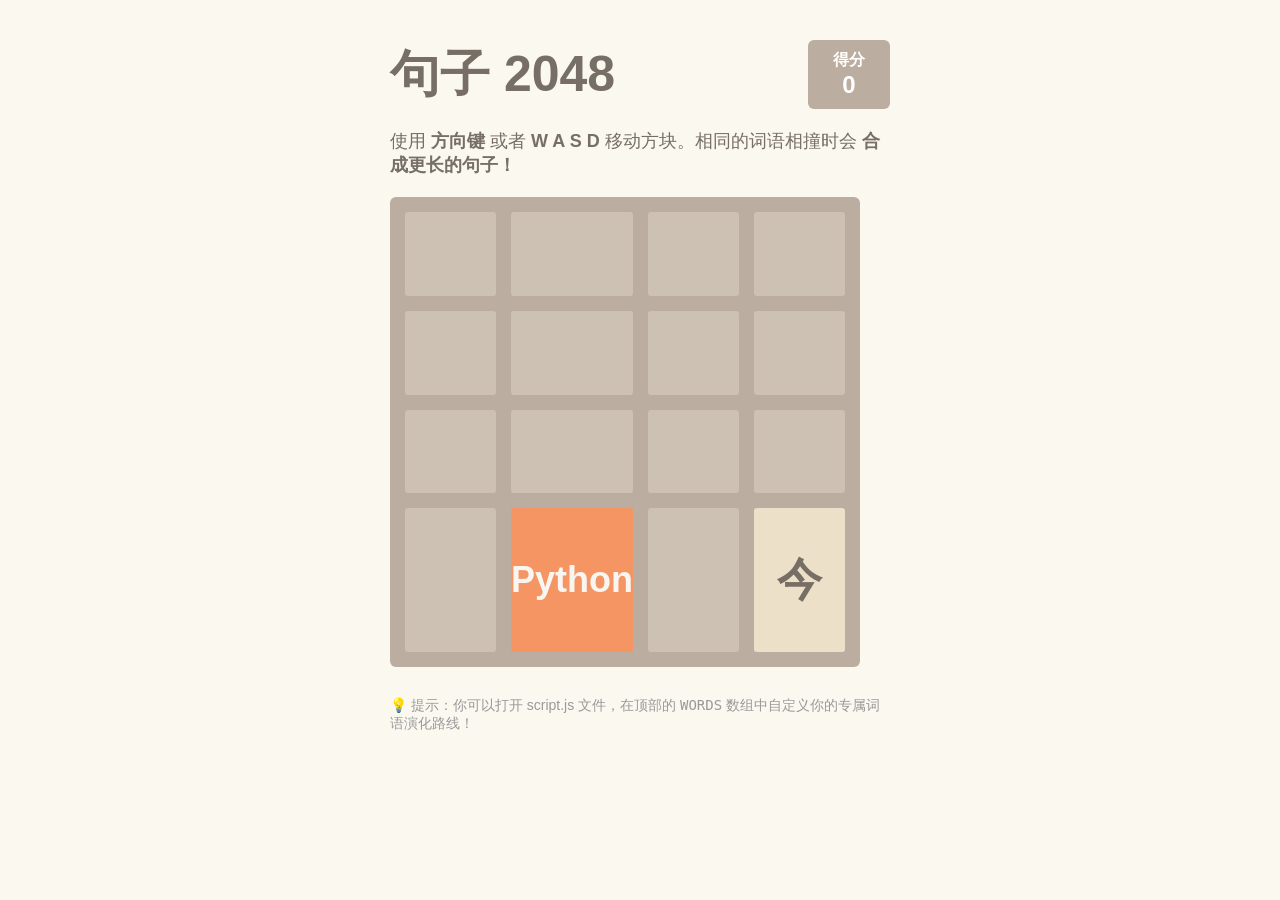
==== index.html @ b06f75c6 "Move files to root to fix GitHub Pages 404" ====
<!DOCTYPE html>
<html lang="zh-CN">
<head>
    <meta charset="UTF-8">
    <meta name="viewport" content="width=device-width, initial-scale=1.0">
    <title>自定义词语 2048</title>
    <link rel="stylesheet" href="style.css">
</head>
<body>
    <div class="container">
        <div class="header">
            <h1 class="title">句子 2048</h1>
            <div class="scores-container">
                <div class="score-box">得分<br><span id="score">0</span></div>
            </div>
        </div>
        <div class="game-intro">
            <p>使用 <strong>方向键</strong> 或者 <strong>W A S D</strong> 移动方块。相同的词语相撞时会 <strong>合成更长的句子！</strong></p>
        </div>
        
        <div class="game-container">
            <div class="game-message" id="game-message">
                <p>游戏结束!</p>
                <div class="lower">
                    <button class="retry-button" onclick="resetGame()">再来一局</button>
                </div>
            </div>
            
            <div class="grid-container" id="grid">
                <!-- 16个格子将在 JS 中动态生成 -->
            </div>
        </div>
        
        <p class="custom-tip">💡 提示：你可以打开 script.js 文件，在顶部的 <code>WORDS</code> 数组中自定义你的专属词语演化路线！</p>
    </div>

    <script src="script.js"></script>
</body>
</html>
---- style.css ----
:root {
    --text-color: #776e65;
    --bg-color: #faf8ef;
    --grid-bg: #bbada0;
    --cell-empty: #cdc1b4;
}

body {
    margin: 0;
    padding: 0;
    font-family: "Helvetica Neue", Arial, sans-serif;
    background-color: var(--bg-color);
    color: var(--text-color);
    display: flex;
    justify-content: center;
}

.container {
    width: 500px;
    margin-top: 40px;
}

.header {
    display: flex;
    justify-content: space-between;
    align-items: center;
    margin-bottom: 20px;
}

.title {
    font-size: 50px;
    font-weight: bold;
    margin: 0;
}

.score-box {
    background: var(--grid-bg);
    padding: 10px 25px;
    border-radius: 6px;
    color: white;
    font-weight: bold;
    text-align: center;
    font-size: 16px;
}

#score {
    font-size: 24px;
}

.game-intro {
    font-size: 18px;
    margin-bottom: 20px;
}

.game-container {
    position: relative;
    background: var(--grid-bg);
    padding: 15px;
    border-radius: 6px;
    width: 470px;
    height: 470px;
    box-sizing: border-box;
}

.grid-container {
    display: grid;
    grid-template-columns: repeat(4, 1fr);
    grid-gap: 15px;
    width: 100%;
    height: 100%;
}

.grid-cell {
    background: var(--cell-empty);
    border-radius: 3px;
    width: 100%;
    height: 100%;
    display: flex;
    justify-content: center;
    align-items: center;
    font-size: 35px;
    font-weight: bold;
    color: #f9f6f2; /* 默认白字 */
}

/* 游戏结束图层 */
.game-message {
    display: none;
    position: absolute;
    top: 0;
    left: 0;
    right: 0;
    bottom: 0;
    background: rgba(238, 228, 218, 0.73);
    z-index: 100;
    flex-direction: column;
    justify-content: center;
    align-items: center;
    border-radius: 6px;
}

.game-message p {
    font-size: 60px;
    font-weight: bold;
    margin-bottom: 20px;
}

.retry-button {
    background: #8f7a66;
    color: white;
    border: none;
    border-radius: 3px;
    padding: 10px 20px;
    font-size: 18px;
    font-weight: bold;
    cursor: pointer;
}

.retry-button:hover {
    background: #9f8b77;
}

.custom-tip {
    margin-top: 30px;
    font-size: 14px;
    color: #999;
}

/* 不同等级方块的颜色和字号（基于经典 2048 配色） */
.level-1 { background: #eee4da; color: #776e65; font-size: 45px; } /* 相当于 2 */
.level-2 { background: #ede0c8; color: #776e65; font-size: 45px; } /* 相当于 4 */
.level-3 { background: #f2b179; font-size: 40px; } /* 相当于 8 */
.level-4 { background: #f59563; font-size: 36px; } /* 相当于 16 */
.level-5 { background: #f67c5f; font-size: 32px; } /* 相当于 32 */
.level-6 { background: #f65e3b; font-size: 28px; } /* 相当于 64 */
.level-7 { background: #edcf72; font-size: 24px; box-shadow: 0 0 30px 10px rgba(243, 215, 116, 0.2381), inset 0 0 0 1px rgba(255, 255, 255, 0.142857); } /* 相当于 128 */
.level-8 { background: #edcc61; font-size: 20px; box-shadow: 0 0 30px 10px rgba(243, 215, 116, 0.31746), inset 0 0 0 1px rgba(255, 255, 255, 0.190476); } /* 相当于 256 */
.level-9 { background: #edc850; font-size: 18px; box-shadow: 0 0 30px 10px rgba(243, 215, 116, 0.39683), inset 0 0 0 1px rgba(255, 255, 255, 0.238095); } /* 相当于 512 */
.level-10 { background: #edc53f; font-size: 16px; box-shadow: 0 0 30px 10px rgba(243, 215, 116, 0.47619), inset 0 0 0 1px rgba(255, 255, 255, 0.285714); } /* 相当于 1024 */
.level-11 { background: #edc22e; font-size: 14px; box-shadow: 0 0 30px 10px rgba(243, 215, 116, 0.55556), inset 0 0 0 1px rgba(255, 255, 255, 0.333333); } /* 相当于 2048 */
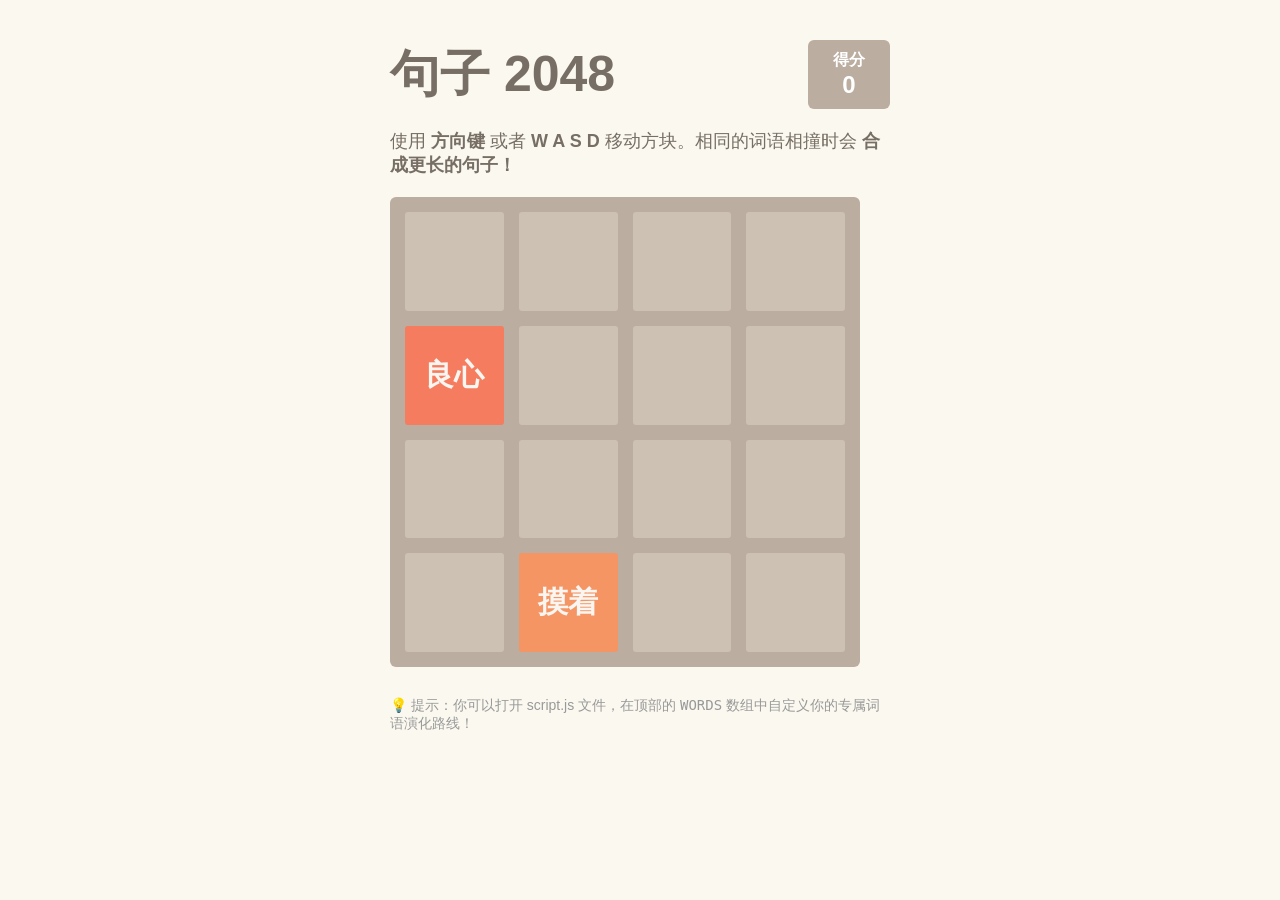
==== commit b3e3fce6: "平衡游戏性" ====
--- a/index.html
+++ b/index.html
@@ -26,6 +26,14 @@
                 </div>
             </div>
             
+            <div class="sentence-message" id="sentence-message">
+                <h2>🎉 合成成功!</h2>
+                <p id="completed-sentence">这里显示结算句子</p>
+                <div class="lower">
+                    <button class="retry-button" onclick="continueGame()">继续</button>
+                </div>
+            </div>
+            
             <div class="grid-container" id="grid">
                 <!-- 16个格子将在 JS 中动态生成 -->
             </div>
--- a/style.css
+++ b/style.css
@@ -65,6 +65,7 @@
 .grid-container {
     display: grid;
     grid-template-columns: repeat(4, 1fr);
+    grid-template-rows: repeat(4, 1fr);
     grid-gap: 15px;
     width: 100%;
     height: 100%;
@@ -78,9 +79,14 @@
     display: flex;
     justify-content: center;
     align-items: center;
-    font-size: 35px;
+    font-size: 16px; /* 进一步减小字号 */
     font-weight: bold;
     color: #f9f6f2; /* 默认白字 */
+    text-align: center;
+    padding: 5px;
+    box-sizing: border-box;
+    word-break: break-all; /* 强制换行，防止撑开盒子 */
+    overflow: hidden; /* 隐藏溢出内容，彻底防止变形 */
 }
 
 /* 游戏结束图层 */
@@ -137,4 +143,41 @@
 .level-8 { background: #edcc61; font-size: 20px; box-shadow: 0 0 30px 10px rgba(243, 215, 116, 0.31746), inset 0 0 0 1px rgba(255, 255, 255, 0.190476); } /* 相当于 256 */
 .level-9 { background: #edc850; font-size: 18px; box-shadow: 0 0 30px 10px rgba(243, 215, 116, 0.39683), inset 0 0 0 1px rgba(255, 255, 255, 0.238095); } /* 相当于 512 */
 .level-10 { background: #edc53f; font-size: 16px; box-shadow: 0 0 30px 10px rgba(243, 215, 116, 0.47619), inset 0 0 0 1px rgba(255, 255, 255, 0.285714); } /* 相当于 1024 */
-.level-11 { background: #edc22e; font-size: 14px; box-shadow: 0 0 30px 10px rgba(243, 215, 116, 0.55556), inset 0 0 0 1px rgba(255, 255, 255, 0.333333); } /* 相当于 2048 */+.level-11 { background: #edc22e; font-size: 14px; box-shadow: 0 0 30px 10px rgba(243, 215, 116, 0.55556), inset 0 0 0 1px rgba(255, 255, 255, 0.333333); } /* 相当于 2048 */
+
+/* 句子合成结算图层 */
+.sentence-message {
+    display: none;
+    position: absolute;
+    top: 0;
+    left: 0;
+    right: 0;
+    bottom: 0;
+    background: rgba(237, 194, 46, 0.95);
+    z-index: 101;
+    flex-direction: column;
+    justify-content: center;
+    align-items: center;
+    border-radius: 6px;
+    color: white;
+    text-align: center;
+    padding: 20px;
+    box-sizing: border-box;
+}
+
+.sentence-message h2 {
+    font-size: 40px;
+    margin: 0 0 20px 0;
+    text-shadow: 2px 2px 4px rgba(0,0,0,0.3);
+}
+
+.sentence-message p {
+    font-size: 28px;
+    font-weight: bold;
+    margin-bottom: 30px;
+    background: rgba(0,0,0,0.1);
+    padding: 15px 25px;
+    border-radius: 8px;
+    line-height: 1.4;
+    word-break: break-all;
+}
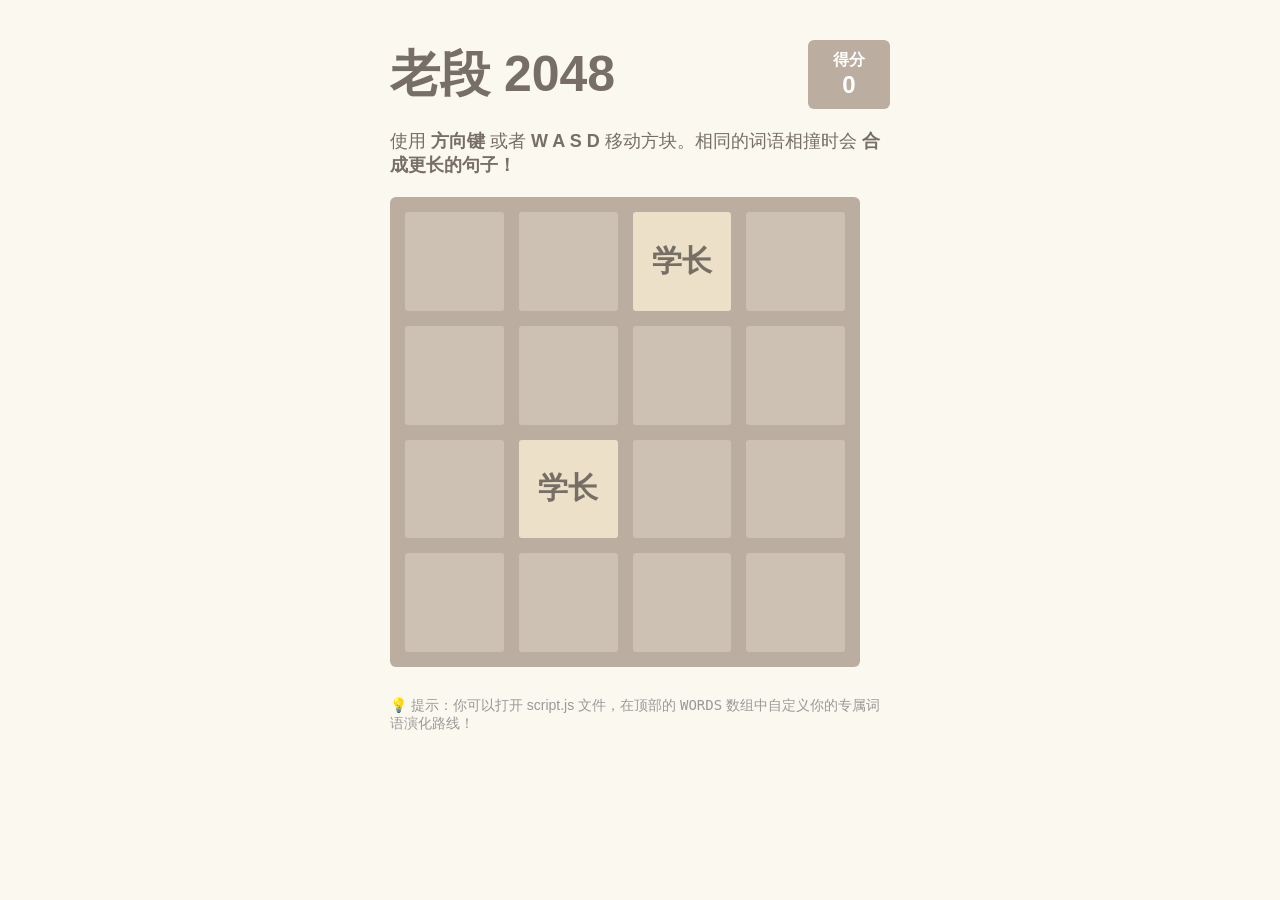
==== commit f2d2f9eb: "显示优化" ====
--- a/index.html
+++ b/index.html
@@ -3,13 +3,13 @@
 <head>
     <meta charset="UTF-8">
     <meta name="viewport" content="width=device-width, initial-scale=1.0">
-    <title>自定义词语 2048</title>
+    <title>老段 2048</title>
     <link rel="stylesheet" href="style.css">
 </head>
 <body>
     <div class="container">
         <div class="header">
-            <h1 class="title">句子 2048</h1>
+            <h1 class="title">老段 2048</h1>
             <div class="scores-container">
                 <div class="score-box">得分<br><span id="score">0</span></div>
             </div>
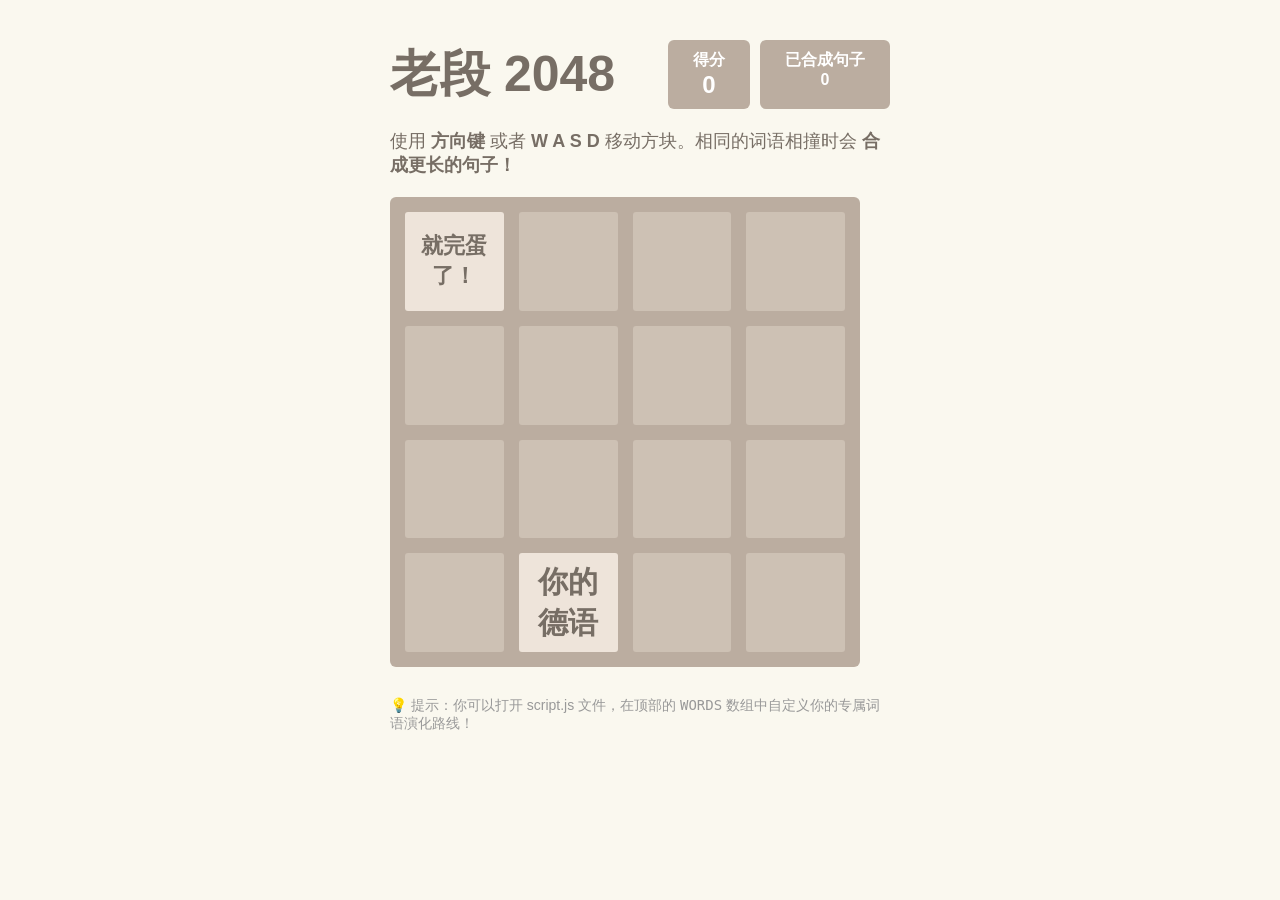
==== commit 8112c191: "feat: persist completed sentence achievement count in localStorage Co-authored-by: yxzly6819 <234152" ====
--- a/index.html
+++ b/index.html
@@ -12,6 +12,7 @@
             <h1 class="title">老段 2048</h1>
             <div class="scores-container">
                 <div class="score-box">得分<br><span id="score">0</span></div>
+                <div class="score-box">已合成句子<br><span id="achievement-count">0</span></div>
             </div>
         </div>
         <div class="game-intro">
@@ -44,4 +45,4 @@
 
     <script src="script.js"></script>
 </body>
-</html>+</html>
--- a/style.css
+++ b/style.css
@@ -31,6 +31,11 @@
     font-size: 50px;
     font-weight: bold;
     margin: 0;
+}
+
+.scores-container {
+    display: flex;
+    gap: 10px;
 }
 
 .score-box {
@@ -180,4 +185,4 @@
     border-radius: 8px;
     line-height: 1.4;
     word-break: break-all;
-}+}
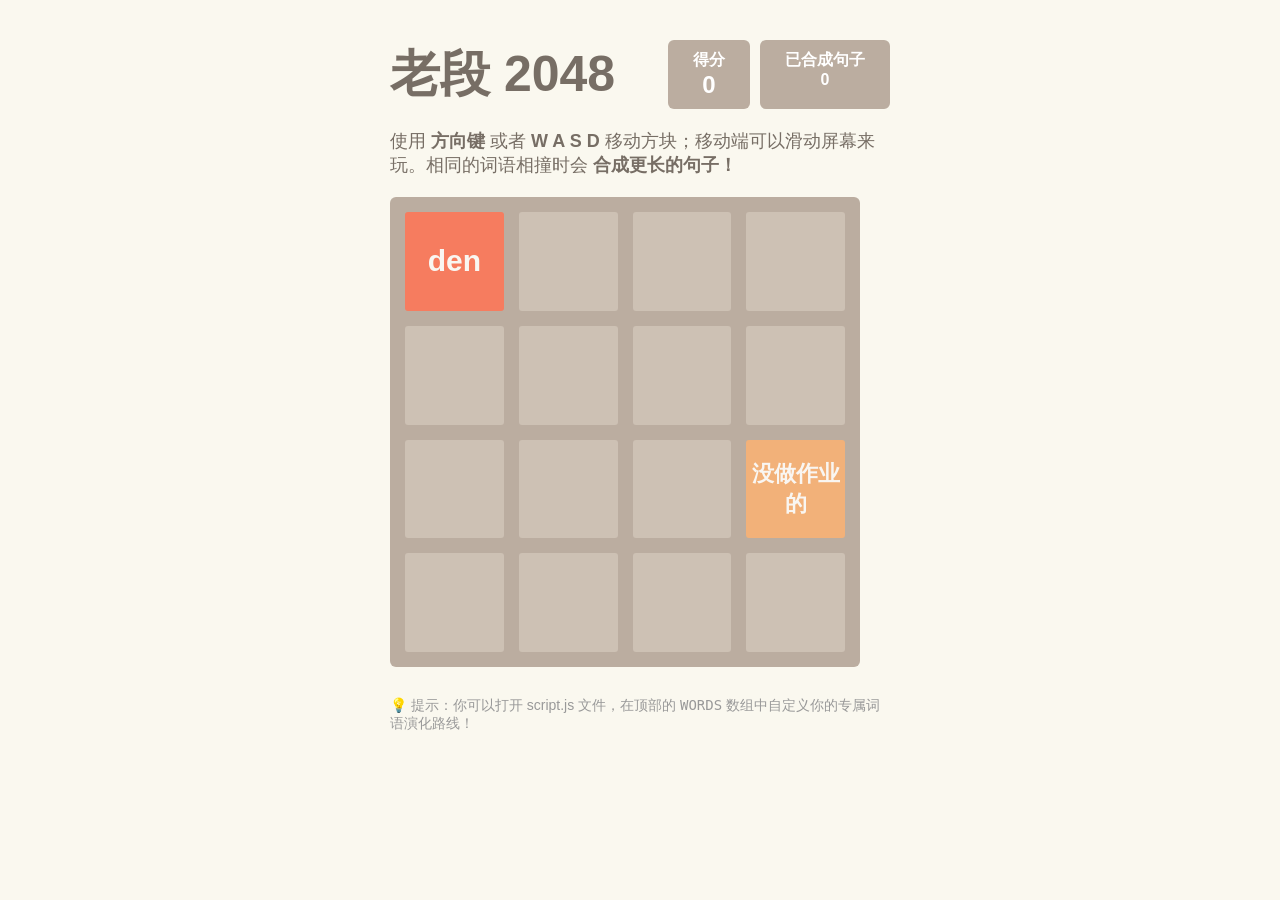
==== commit e646905e: "Update game instructions for mobile play" ====
--- a/index.html
+++ b/index.html
@@ -16,7 +16,7 @@
             </div>
         </div>
         <div class="game-intro">
-            <p>使用 <strong>方向键</strong> 或者 <strong>W A S D</strong> 移动方块。相同的词语相撞时会 <strong>合成更长的句子！</strong></p>
+            <p>使用 <strong>方向键</strong> 或者 <strong>W A S D</strong> 移动方块；移动端可以滑动屏幕来玩。相同的词语相撞时会 <strong>合成更长的句子！</strong></p>
         </div>
         
         <div class="game-container">
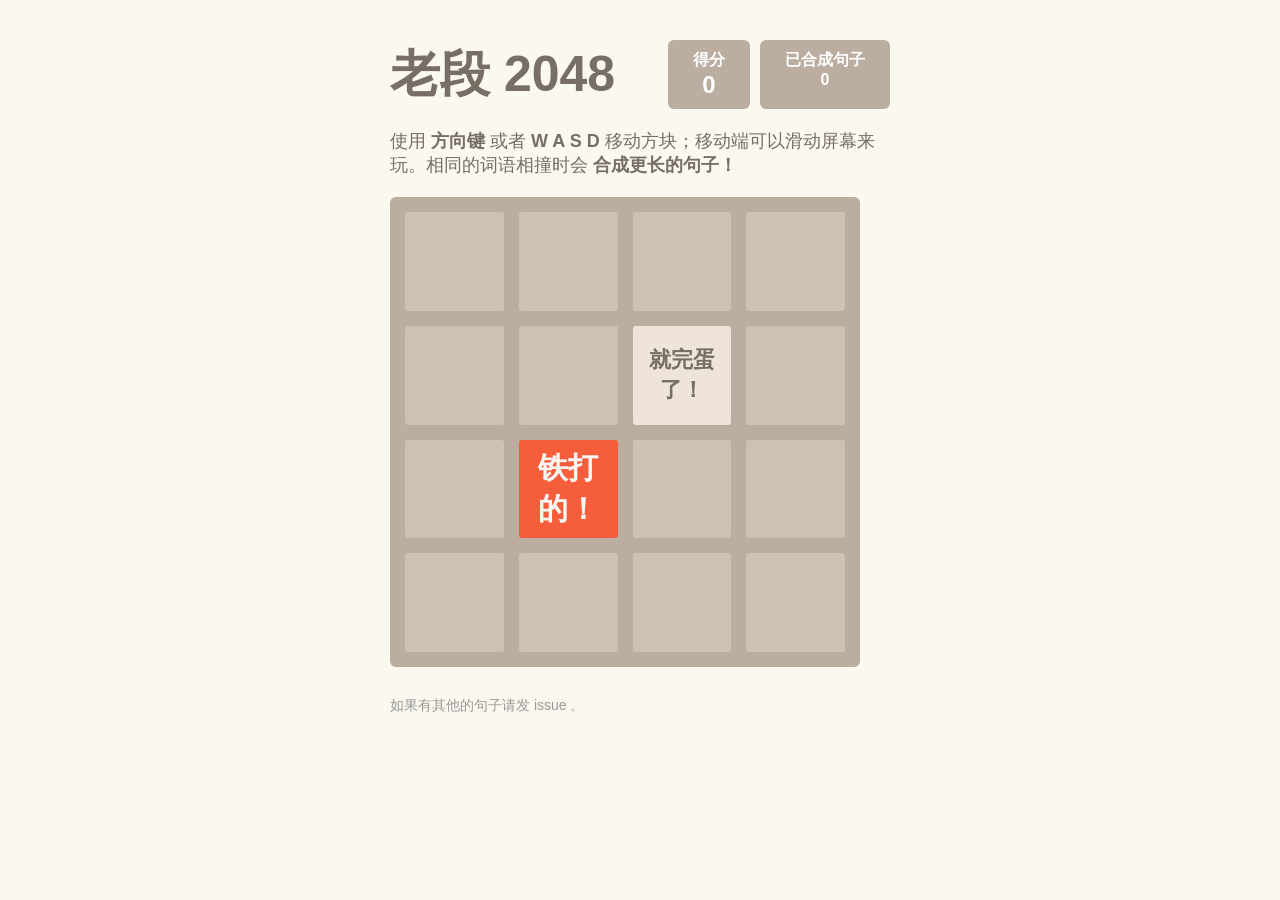
==== commit ad1e6a15: "Modify tip message in index.html Updated the custom tip message in index.html." ====
--- a/index.html
+++ b/index.html
@@ -40,7 +40,7 @@
             </div>
         </div>
         
-        <p class="custom-tip">💡 提示：你可以打开 script.js 文件，在顶部的 <code>WORDS</code> 数组中自定义你的专属词语演化路线！</p>
+        <p class="custom-tip">如果有其他的句子请发 issue 。</p>
     </div>
 
     <script src="script.js"></script>
